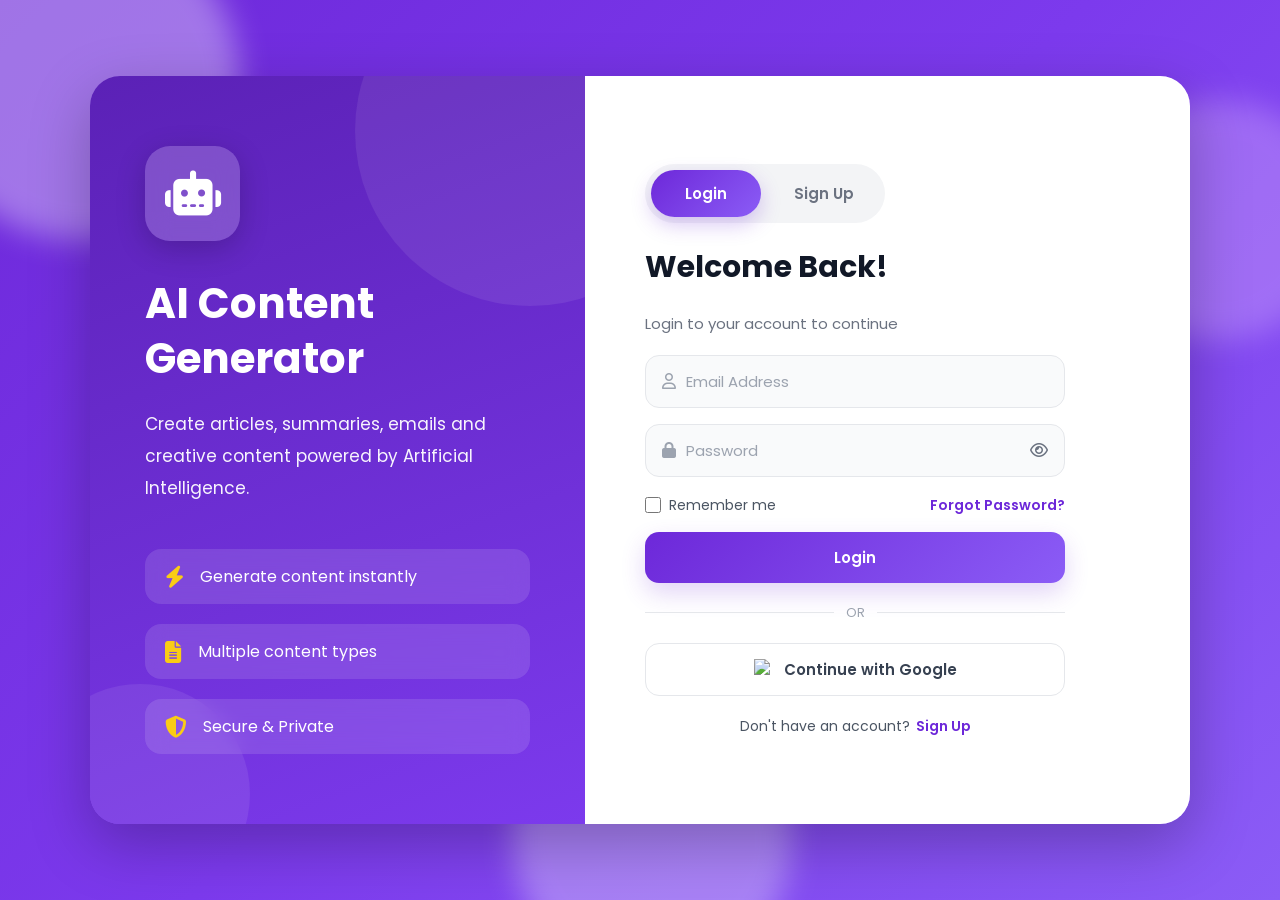
==== login pg/main.html @ 3fdfce0c "uddated files" ====
<!DOCTYPE html>
<html lang="en">

<head>

    <meta charset="UTF-8">

    <meta name="viewport"
          content="width=device-width, initial-scale=1.0">

    <title>AI Content Generator</title>

    <!-- Google Font -->

    <link rel="preconnect"
          href="https://fonts.googleapis.com">

    <link rel="preconnect"
          href="https://fonts.gstatic.com"
          crossorigin>

    <link href="https://fonts.googleapis.com/css2?family=Poppins:wght@300;400;500;600;700&display=swap"
          rel="stylesheet">

    <!-- Font Awesome -->

    <link rel="stylesheet"
          href="https://cdnjs.cloudflare.com/ajax/libs/font-awesome/6.6.0/css/all.min.css">

    <link rel="stylesheet"
          href="login.css">

</head>

<body>

<div class="background">
    <div class="circle c1"></div>
    <div class="circle c2"></div>
    <div class="circle c3"></div>

</div>

<div class="container">
    <!-- LEFT PANEL -->
    <div class="left-panel">
        <div class="logo-box">
            <div class="logo">
             <i class="fa-solid fa-robot"></i>
            </div>
        </div>
        
        <h1>
            AI Content<br>
            Generator
        </h1>

        <p>
            Create articles, summaries,
            emails and creative content
            powered by Artificial Intelligence.
        </p>
        
        <div class="features">
            <div class="feature">
              <i class="fa-solid fa-bolt"></i>
               Generate content instantly
            </div>

            <div class="feature">
              <i class="fa-solid fa-file-lines"></i>
               Multiple content types
            </div>
        
            <div class="feature">
              <i class="fa-solid fa-shield-halved"></i>
              Secure & Private
            </div>
        </div>
    </div>

    <!-- RIGHT PANEL -->
    <div class="right-panel">
        <div class="tabs">
            <button type="button" class="tab active" id="loginTab">Login</button>
            <button type="button" class="tab" id="signupTab">Sign Up</button>
        </div>

        <!-- LOGIN -->
        <form id="loginForm">
            <h2>Welcome Back!</h2>
            <p>Login to your account to continue</p>

            <div class="input-box">
                <i class="fa-regular fa-user"></i>
                <input type="email" placeholder="Email Address" required>
            </div>

            <div class="input-box">
                <i class="fa-solid fa-lock"></i>
                <input type="password" id="loginPassword" placeholder="Password" required>
                <i class="fa-regular fa-eye toggle" onclick="togglePassword('loginPassword', this)"></i>
            </div>

            <div class="options">
                <label><input type="checkbox"> Remember me</label>
                <a href="#">Forgot Password?</a>
            </div>

            <button type="submit" class="login-btn">Login</button>

            <div class="divider">
                <span>OR</span>
            </div>

            <button type="button" class="google-btn">
                <img src="https://cdn.jsdelivr.net/gh/devicons/devicon/icons/google/google-original.svg" alt="Google icon">
                Continue with Google
            </button>

            <div class="bottom">
                Don't have an account?
                <a href="#" id="gotoSignup">Sign Up</a>
            </div>
        </form>

        <!-- SIGNUP -->
        <form id="signupForm">
            <h2>Create Account</h2>
            <p>Start generating AI content</p>

            <div class="input-box">
                <i class="fa-regular fa-user"></i>
                <input type="text" placeholder="Username" required>
            </div>

            <div class="input-box">
                <i class="fa-regular fa-envelope"></i>
                <input type="email" placeholder="Email" required>
            </div>

            <div class="input-box">
                <i class="fa-solid fa-lock"></i>
                <input type="password" id="signupPassword" placeholder="Password" required>
                <i class="fa-regular fa-eye toggle" onclick="togglePassword('signupPassword', this)"></i>
            </div>

            <button type="submit" class="login-btn">Create account</button>

            <div class="divider">
                <span>OR</span>
            </div>

            <button type="button" class="google-btn">
                <img src="https://cdn.jsdelivr.net/gh/devicons/devicon/icons/google/google-original.svg" alt="Google icon">
                Sign Up with Google
            </button>

            <div class="bottom">
                Already have an account?
                <a href="#" id="gotoLogin">Login</a>
            </div>
        </form>
    </div>
</div>

<script src="script.js"></script>

</body>
</html>
---- login pg/login.css ----
/* GOOGLE FONT & RESET */

* {
    margin: 0;
    padding: 0;
    box-sizing: border-box;
    font-family: 'Poppins', sans-serif;
}

body {
    min-height: 100vh;
    overflow: auto;
    background: linear-gradient(135deg, #6d28d9, #7c3aed, #8b5cf6);
    display: flex;
    justify-content: center;
    align-items: center;
    position: relative;
    padding: 24px;
}

/*FLOATING BACKGROUND */

.background {
    position: absolute;
    inset: 0;
    overflow: hidden;
    z-index: -1;
}

.circle {
    position: absolute;
    border-radius: 50%;
    filter: blur(15px);
    opacity: 0.35;
    animation: float 10s ease-in-out infinite;
}

.c1 {
    width: 320px;
    height: 320px;
    background: #ffffff;
    top: -80px;
    left: -80px;
}

.c2 {
    width: 240px;
    height: 240px;
    background: #d8b4fe;
    right: -60px;
    top: 100px;
    animation-delay: 2s;
}

.c3 {
    width: 280px;
    height: 280px;
    background: #ede9fe;
    bottom: -80px;
    left: 40%;
    animation-delay: 4s;
}

@keyframes float {
    0% {
        transform: translateY(0px);
    }

    50% {
        transform: translateY(-25px);
    }

    100% {
        transform: translateY(0px);
    }
}

/*MAIN CONTAINER */

.container {
    width: min(1100px, 100%);
    min-height: 680px;
    display: flex;
    border-radius: 30px;
    overflow: hidden;
    background: rgba(255, 255, 255, 0.12);
    backdrop-filter: blur(25px);
    box-shadow: 0 20px 60px rgba(0, 0, 0, 0.25);
}

/*LEFT PANEL*/

.left-panel {
    width: 45%;
    padding: 70px 55px;
    background: linear-gradient(160deg, #5b21b6, #7c3aed);
    color: white;
    display: flex;
    flex-direction: column;
    justify-content: center;
    position: relative;
}

.left-panel::before {
    content: '';
    position: absolute;
    width: 350px;
    height: 350px;
    background: rgba(255, 255, 255, 0.08);
    border-radius: 50%;
    top: -120px;
    right: -120px;
}

.left-panel::after {
    content: '';
    position: absolute;
    width: 220px;
    height: 220px;
    background: rgba(255, 255, 255, 0.08);
    border-radius: 50%;
    bottom: -80px;
    left: -60px;
}

.logo-box {
    margin-bottom: 35px;
    z-index: 2;
}

.logo {
    width: 95px;
    height: 95px;
    border-radius: 25px;
    background: rgba(255, 255, 255, 0.2);
    display: flex;
    align-items: center;
    justify-content: center;
    font-size: 45px;
    backdrop-filter: blur(12px);
    box-shadow: 0 8px 30px rgba(0, 0, 0, 0.2);
}

.left-panel h1 {
    font-size: 42px;
    font-weight: 700;
    line-height: 55px;
    margin-bottom: 22px;
    z-index: 2;
}

.left-panel p {
    font-size: 17px;
    line-height: 32px;
    opacity: 0.95;
    margin-bottom: 45px;
    z-index: 2;
}

/*FEATURES*/

.features {
    display: flex;
    flex-direction: column;
    gap: 20px;
    z-index: 2;
}

.feature {
    display: flex;
    align-items: center;
    gap: 16px;
    font-size: 16px;
    padding: 15px 20px;
    background: rgba(255, 255, 255, 0.12);
    border-radius: 16px;
    backdrop-filter: blur(10px);
    transition: 0.3s;
}

.feature:hover {
    transform: translateX(8px);
    background: rgba(255, 255, 255, 0.18);
}

.feature i {
    font-size: 22px;
    color: #facc15;
}

/*RIGHT PANEL*/

.right-panel {
    width: 55%;
    background: #ffffff;
    padding: 60px;
    display: flex;
    flex-direction: column;
    justify-content: center;
    position: relative;
}

.tabs {
    display: inline-flex;
    align-items: center;
    gap: 8px;
    padding: 6px;
    background: #f3f4f6;
    border-radius: 999px;
    width: fit-content;
    margin-bottom: 24px;
}

.tab {
    border: none;
    background: transparent;
    padding: 10px 20px;
    border-radius: 999px;
    font-weight: 600;
    color: #6b7280;
    cursor: pointer;
    transition: 0.3s;
}

.tab.active {
    background: linear-gradient(135deg, #6d28d9, #8b5cf6);
    color: #fff;
    box-shadow: 0 8px 20px rgba(109, 40, 217, 0.25);
}

form {
    display: flex;
    flex-direction: column;
    gap: 16px;
}

#signupForm {
    display: none;
}

h2 {
    font-size: 28px;
    color: #111827;
    margin-bottom: 4px;
}

.right-panel p {
    font-size: 15px;
    color: #6b7280;
    margin-bottom: 4px;
}

.input-box {
    display: flex;
    align-items: center;
    gap: 10px;
    padding: 14px 16px;
    border: 1px solid #e5e7eb;
    border-radius: 14px;
    background: #f9fafb;
    transition: 0.2s;
}

.input-box:focus-within {
    border-color: #8b5cf6;
    box-shadow: 0 0 0 4px rgba(139, 92, 246, 0.15);
}

.input-box i {
    color: #9ca3af;
}

.input-box input {
    flex: 1;
    border: none;
    background: transparent;
    outline: none;
    font-size: 15px;
    color: #111827;
}

.input-box .toggle {
    cursor: pointer;
    color: #6b7280;
}

.options {
    display: flex;
    justify-content: space-between;
    align-items: center;
    font-size: 14px;
    color: #4b5563;
}

.options label {
    display: flex;
    align-items: center;
    gap: 8px;
    cursor: pointer;
}

.options a,
.bottom a {
    color: #6d28d9;
    text-decoration: none;
    font-weight: 600;
}

.login-btn,
.google-btn {
    width: 100%;
    border: none;
    padding: 14px 16px;
    border-radius: 14px;
    font-size: 15px;
    font-weight: 600;
    cursor: pointer;
    transition: 0.3s;
}

.login-btn {
    background: linear-gradient(135deg, #6d28d9, #8b5cf6);
    color: white;
}

.login-btn:hover {
    transform: translateY(-1px);
    box-shadow: 0 8px 20px rgba(109, 40, 217, 0.2);
}

.google-btn {
    display: flex;
    align-items: center;
    justify-content: center;
    gap: 10px;
    background: white;
    border: 1px solid #e5e7eb;
    color: #374151;
}

.google-btn img {
    width: 20px;
    height: 20px;
}

.divider {
    display: flex;
    align-items: center;
    justify-content: center;
    position: relative;
    color: #9ca3af;
    font-size: 13px;
    margin: 4px 0;
}

.divider::before,
.divider::after {
    content: '';
    flex: 1;
    height: 1px;
    background: #e5e7eb;
}

.divider span {
    margin: 0 12px;
}

.bottom {
    display: flex;
    justify-content: center;
    align-items: center;
    gap: 6px;
    font-size: 14px;
    color: #4b5563;
    margin-top: 8px;
}

@media (max-width: 900px) {
    .container {
        flex-direction: column;
        min-height: auto;
    }

    .left-panel,
    .right-panel {
        width: 100%;
    }

    .left-panel {
        padding: 40px 30px;
    }

    .right-panel {
        padding: 30px 24px;
    }
}

/*FORM LAYOUT*/

.right-panel {
    align-items: flex-start;
}

.right-panel form {
    width: 100%;
    max-width: 420px;
    display: flex;
    flex-direction: column;
    gap: 16px;
    animation: fadeIn 0.5s ease;
}

#signupForm {
    display: none;
}

@keyframes fadeIn {
    from {
        opacity: 0;
        transform: translateY(20px);
    }

    to {
        opacity: 1;
        transform: translateY(0);
    }
}

.tabs {
    display: flex;
    align-items: center;
    gap: 8px;
    padding: 6px;
    background: #f3f4f6;
    border-radius: 999px;
    width: fit-content;
    margin-bottom: 22px;
}

.tab {
    flex: 1;
    min-width: 110px;
    padding: 12px 18px;
    border: none;
    background: transparent;
    border-radius: 999px;
    font-size: 15px;
    font-weight: 600;
    cursor: pointer;
    transition: 0.3s;
    color: #6b7280;
}

.tab.active {
    background: linear-gradient(135deg, #6d28d9, #8b5cf6);
    color: #fff;
    box-shadow: 0 8px 20px rgba(109, 40, 217, 0.25);
}

.tab:hover {
    background: #ede9fe;
}

.tab.active:hover {
    background: #5b21b6;
}

.right-panel h2 {
    font-size: 30px;
    color: #111827;
    margin: 0 0 6px;
    font-weight: 700;
}

.right-panel > p {
    font-size: 15px;
    color: #6b7280;
    margin: 0 0 18px;
}

.input-box {
    position: relative;
    display: flex;
    align-items: center;
    gap: 10px;
    padding: 14px 16px;
    border: 1px solid #e5e7eb;
    border-radius: 14px;
    background: #f9fafb;
    margin-bottom: 0;
}

.input-box:focus-within {
    border-color: #8b5cf6;
    box-shadow: 0 0 0 4px rgba(139, 92, 246, 0.15);
}

.input-box i {
    color: #9ca3af;
}

.input-box input {
    flex: 1;
    width: 100%;
    border: none;
    background: transparent;
    outline: none;
    font-size: 15px;
    color: #111827;
    padding: 0;
}

.input-box .toggle {
    position: absolute;
    right: 16px;
    top: 50%;
    transform: translateY(-50%);
    cursor: pointer;
    color: #6b7280;
}

.input-box .toggle:hover {
    color: #7c3aed;
}

.options {
    display: flex;
    justify-content: space-between;
    align-items: center;
    font-size: 14px;
    color: #4b5563;
    margin-top: 2px;
}

.options label {
    display: flex;
    align-items: center;
    gap: 8px;
    cursor: pointer;
}

.options input {
    accent-color: #6d28d9;
}

.options a,
.bottom a {
    color: #6d28d9;
    text-decoration: none;
    font-weight: 600;
}

.options a:hover,
.bottom a:hover {
    text-decoration: underline;
}

.login-btn,
.google-btn {
    width: 100%;
    border: none;
    padding: 14px 16px;
    border-radius: 14px;
    font-size: 15px;
    font-weight: 600;
    cursor: pointer;
    transition: 0.3s;
}

.login-btn {
    background: linear-gradient(135deg, #6d28d9, #8b5cf6);
    color: #fff;
    box-shadow: 0 10px 24px rgba(109, 40, 217, 0.2);
}

.login-btn:hover {
    transform: translateY(-1px);
    box-shadow: 0 12px 26px rgba(109, 40, 217, 0.25);
}

.google-btn {
    display: flex;
    align-items: center;
    justify-content: center;
    gap: 10px;
    background: #fff;
    border: 1px solid #e5e7eb;
    color: #374151;
}

.google-btn img {
    width: 20px;
    height: 20px;
}

.google-btn:hover {
    background: #f8f8ff;
    border-color: #7c3aed;
    transform: translateY(-2px);
    box-shadow: 0 10px 22px rgba(0, 0, 0, 0.08);
}

.divider {
    display: flex;
    align-items: center;
    justify-content: center;
    position: relative;
    color: #9ca3af;
    font-size: 13px;
    margin: 4px 0;
}

.divider::before,
.divider::after {
    content: '';
    flex: 1;
    height: 1px;
    background: #e5e7eb;
}

.divider span {
    margin: 0 12px;
}

.bottom {
    display: flex;
    justify-content: center;
    align-items: center;
    gap: 6px;
    font-size: 14px;
    color: #4b5563;
    margin-top: 4px;
}

input::placeholder {
    color: #9ca3af;
    font-weight: 400;
}

.options input[type="checkbox"] {
    width: 16px;
    height: 16px;
    cursor: pointer;
}

.login-btn:active,
.google-btn:active,
.tab:active {
    transform: scale(0.98);
}

.input-box:hover input {
    border-color: #c4b5fd;
}

/* RESPONSIVE ADJUSTMENTS */

@media (max-width: 992px) {
    .container {
        width: 95%;
        height: auto;
        flex-direction: column;
        margin: 30px 0;
    }

    .left-panel {
        width: 100%;
        padding: 50px 40px;
        text-align: center;
        align-items: center;
    }

    .left-panel h1 {
        font-size: 36px;
        line-height: 48px;
    }

    .left-panel p {
        font-size: 16px;
        line-height: 28px;
    }

    .features {
        width: 100%;
        max-width: 400px;
    }

    .right-panel {
        width: 100%;
        padding: 40px;
    }
}

@media (max-width: 768px) {
    body {
        padding: 20px;
        overflow: auto;
    }

    .left-panel {
        padding: 40px 25px;
    }

    .right-panel {
        padding: 30px 20px;
    }

    .logo {
        width: 75px;
        height: 75px;
        font-size: 36px;
    }

    .left-panel h1 {
        font-size: 30px;
        line-height: 40px;
    }

    .right-panel h2 {
        font-size: 28px;
    }

    .input-box input {
        height: 52px;
        font-size: 14px;
    }

    .login-btn,
    .google-btn {
        height: 52px;
        font-size: 15px;
    }

    .tabs {
        margin-bottom: 25px;
    }
}

@media (max-width: 480px) {
    .container {
        border-radius: 20px;
    }

    .left-panel {
        padding: 30px 20px;
    }

    .right-panel {
        padding: 25px 18px;
    }

    .left-panel h1 {
        font-size: 26px;
    }

    .left-panel p {
        font-size: 14px;
    }

    .feature {
        font-size: 14px;
        padding: 12px 15px;
    }

    .tab {
        font-size: 14px;
        padding: 12px;
    }

    .bottom {
        font-size: 14px;
    }
}

* {
    transition: background 0.3s, 
    color 0.3s, border-color 0.3s, 
    box-shadow 0.3s, 
    transform 0.3s;
}
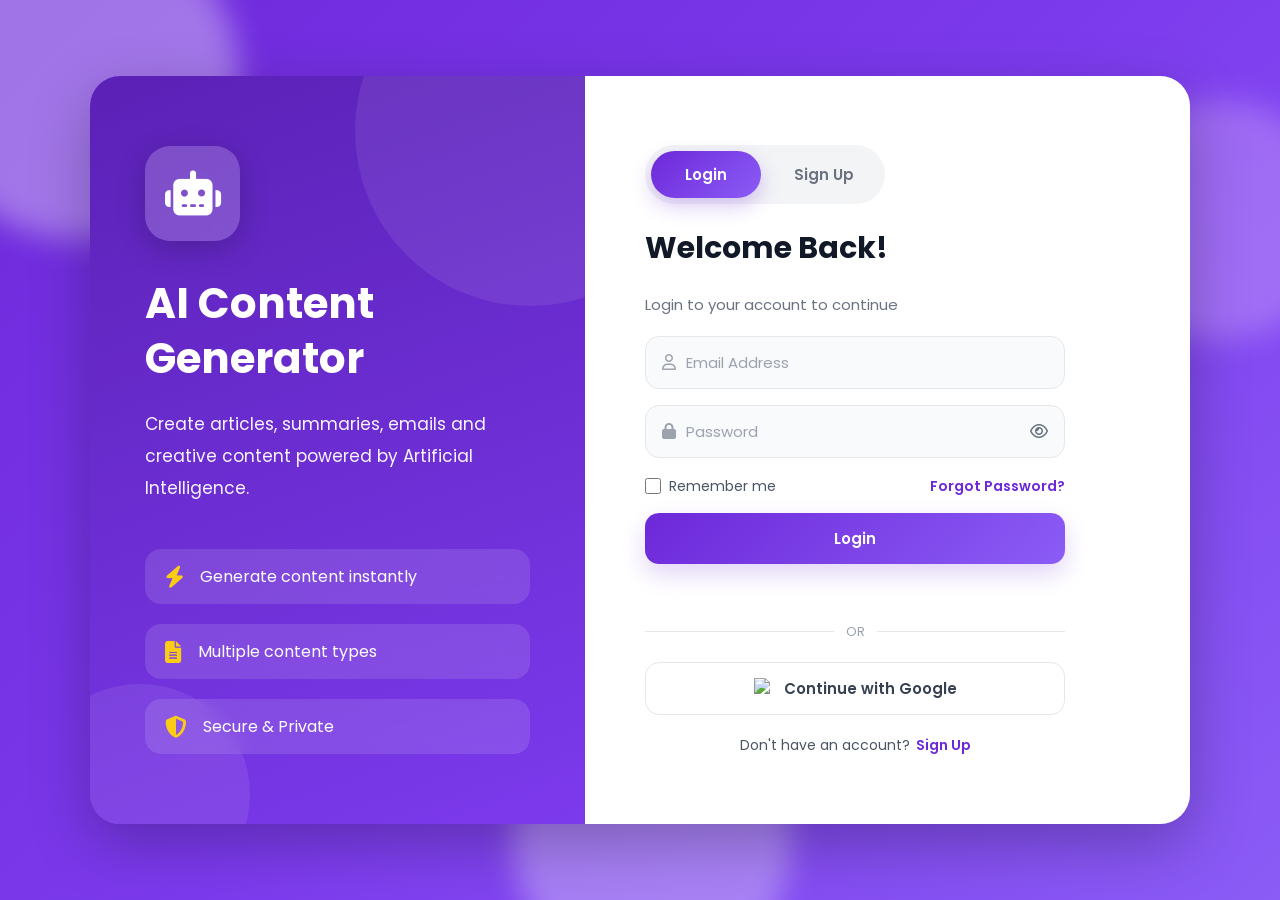
==== commit 9351243f: "updated file" ====
--- a/login pg/main.html
+++ b/login pg/main.html
@@ -87,18 +87,18 @@
         </div>
 
         <!-- LOGIN -->
-        <form id="loginForm">
+        <form id="loginForm" method="post" action="/login">
             <h2>Welcome Back!</h2>
             <p>Login to your account to continue</p>
 
             <div class="input-box">
                 <i class="fa-regular fa-user"></i>
-                <input type="email" placeholder="Email Address" required>
+                <input type="email" id="loginEmail" name="email" placeholder="Email Address" required>
             </div>
 
             <div class="input-box">
                 <i class="fa-solid fa-lock"></i>
-                <input type="password" id="loginPassword" placeholder="Password" required>
+                <input type="password" id="loginPassword" name="password" placeholder="Password" required>
                 <i class="fa-regular fa-eye toggle" onclick="togglePassword('loginPassword', this)"></i>
             </div>
 
@@ -108,6 +108,7 @@
             </div>
 
             <button type="submit" class="login-btn">Login</button>
+            <div id="loginMessage" class="form-message"></div>
 
             <div class="divider">
                 <span>OR</span>
@@ -125,27 +126,28 @@
         </form>
 
         <!-- SIGNUP -->
-        <form id="signupForm">
+        <form id="signupForm" method="post" action="/signup">
             <h2>Create Account</h2>
             <p>Start generating AI content</p>
 
             <div class="input-box">
                 <i class="fa-regular fa-user"></i>
-                <input type="text" placeholder="Username" required>
+                <input type="text" id="signupUsername" name="username" placeholder="Username" required>
             </div>
 
             <div class="input-box">
                 <i class="fa-regular fa-envelope"></i>
-                <input type="email" placeholder="Email" required>
+                <input type="email" id="signupEmail" name="email" placeholder="Email" required>
             </div>
 
             <div class="input-box">
                 <i class="fa-solid fa-lock"></i>
-                <input type="password" id="signupPassword" placeholder="Password" required>
+                <input type="password" id="signupPassword" name="password" placeholder="Password" required>
                 <i class="fa-regular fa-eye toggle" onclick="togglePassword('signupPassword', this)"></i>
             </div>
 
             <button type="submit" class="login-btn">Create account</button>
+            <div id="signupMessage" class="form-message"></div>
 
             <div class="divider">
                 <span>OR</span>
--- a/login pg/login.css
+++ b/login pg/login.css
@@ -238,6 +238,20 @@
     display: none;
 }
 
+.form-message {
+    font-size: 14px;
+    margin-top: 0;
+    min-height: 22px;
+}
+
+.form-message.success {
+    color: #16a34a;
+}
+
+.form-message.error {
+    color: #dc2626;
+}
+
 h2 {
     font-size: 28px;
     color: #111827;
